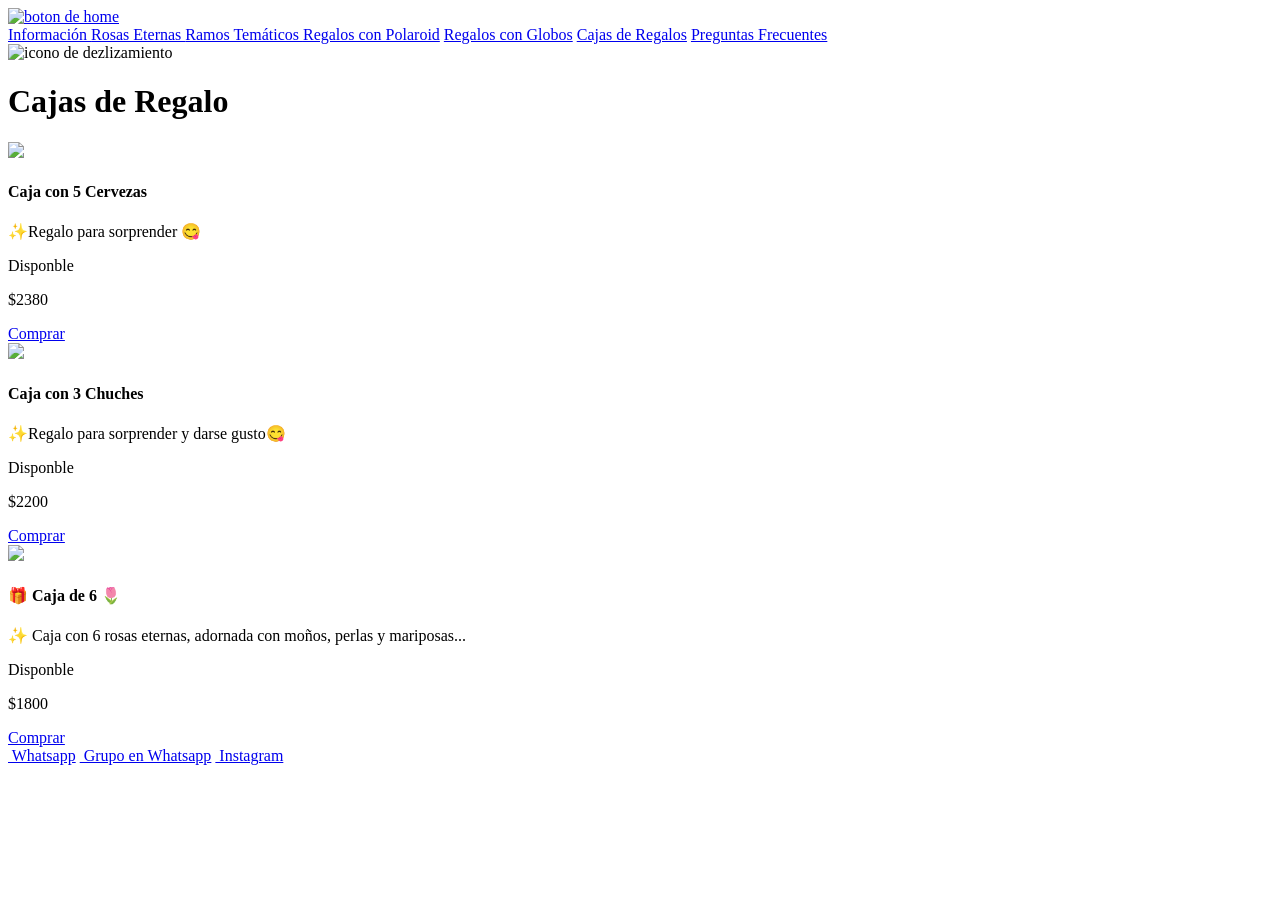
==== cajas_regalo.html @ abd45df8 "Add files via upload" ====
<!DOCTYPE html>
<html lang="en">
<head>
    <meta charset="UTF-8">
    <meta name="viewport" content="width=device-width, initial-scale=1.0">
    <meta http-equiv="X-UA-Compatible" content="ie=edge">
    <title>rok gifts</title>
    <link rel="stylesheet" href="css/normalize.css">
    <link rel="stylesheet" href="css/skeleton.css">
    <link rel="stylesheet" href="css/custom.css">
</head>
<body>
<header id="header" class="header">
    
</header>


    <div class="landing"> <!--aqui va la foto principal--></div>
    <a href="/index.html" class="enlace"><img src="/img/home.png" class="homeButton" alt="boton de home" width="30px"></a>
    <div class="nav"> <!--esta es la zona en la q pongo las secciones-->
        <div class=" nav nav_bg"> <!--falta aqui el css y cambiar el background morado q tiene-->

            <nav class="nav nav_botones">
                 <a class="link1" href="/informacion.html">Información           </a>
                 <a class="link1" href="/ramos_eternos.html">Rosas Eternas        </a>
                 <a class="link1" href="/ramos_tematicos.html">Ramos Temáticos      </a>
                 <a class="link1" href="/regalos_polaroid.html">Regalos con Polaroid</a>
                 <a class="link1" href="/Regalos_globos.html">Regalos con Globos</a>
                 <a class="link1" href="/cajas_regalo.html">Cajas de Regalos</a>
                 <a class="link1" href="/faq.html">Preguntas Frecuentes</a>
            </nav>
         <img class="desliza" src="img/flecha.png" alt="icono de dezlizamiento" width="30px">
            </div>

    </div>

    <div id="lista-cursos" class="container">
        <h1 id="encabezado" class="encabezado">Cajas de Regalo</h1>
        <div class="row">
            <div class="four columns"> <!--aqui emoiezan  los productos,copiar y pegar esta seccion para poner mas-->
                <div class="card">
                    <img src="img/caja_cerveza.jpg" class="imagen-curso u-full-width">
                    <div class="info-card">
                        <h4 class="precios">Caja con 5 Cervezas</h4>
                        <p class="info">
                            ✨Regalo para sorprender 😋</p>
                        <p class="stock">Disponble</p>
                        
                        <p class="precios">$2380  <span class="u-pull-right "></span></p>
                        <a href="https://wa.me/50420581" class="botonCompra" data-id="1">Comprar</a>
                    </div>
                </div>
                <div class="four columns"> <!--aqui emoiezan  los productos,copiar y pegar esta seccion para poner mas-->
                    <div class="card">
                        <img src="img/caja_chuches.jpg" class="imagen-curso u-full-width">
                        <div class="info-card">
                            <h4 class="precios">Caja con 3 Chuches</h4>
                            <p class="info">
                                ✨Regalo para sorprender y darse gusto😋</p>
                            <p class="stock">Disponble</p>
                            
                            <p class="precios">$2200  <span class="u-pull-right "></span></p>
                            <a href="https://wa.me/50420581" class="botonCompra" data-id="1">Comprar</a>
                        </div>
                    </div> <!--.card-->
                <div class="four columns"> <!--aqui emoiezan  los productos,copiar y pegar esta seccion para poner mas-->
                    <div class="card">
                        <img src="img/caja6.jpg" class="imagen-curso u-full-width">
                        <div class="info-card">
                            <h4 class="precios">🎁 Caja de 6 🌷
                            </h4>
                            <p class="info">
                                ✨ Caja con 6 rosas eternas, adornada con moños, perlas y mariposas... 
</p>
                            <p class="stock">Disponble</p>
                            
                            <p class="precios">$1800  <span class="u-pull-right "></span></p>
                            <a href="https://wa.me/50420581" class="botonCompra" data-id="1">Comprar</a>
                        </div>
                    </div> <!--.card-->
            </div>
            
            </div> <!--.row-->
    </div>  

    <footer id="footer" class="footer">
        <div class="container">
            <div class="row">
                    <div class="four columns">
                            <nav id="principal" class="menu">
                                <a class="enlaces" href="https://wa.me/50420581"><img class="redes" src="/img/whatsap.png" alt="" width="25px"> Whatsapp</a>
                                <a class="enlaces" href="https://chat.whatsapp.com/GPegeDwThTwC1xRwLclQyK"><img class="redes" src="/img/grupo.png" width="25px" alt=""> Grupo en Whatsapp</a>
                                <a class="enlaces" href="https://www.instagram.com/rok_giftss?igsh=YzljYTk1ODg3Zg=="><img class="redes" src="/img/instagram.png" width="25px" alt=""> Instagram</a>
                                <a class="enlace" href="#"></a>
                                <a class="enlace" href="#"></a>
                            </nav>
                    </div>
                    <div class="four columns">
                            <nav id="secundaria" class="menu">
                                <a class="enlace" href="#"></a>
                                <a class="enlace" href="#"></a>
                                <a class="enlace" href="#"></a>
                            </nav>
                    </div>
            </div>
        </div>
    </footer>

    <script src="js/app.js"></script>


    
</body>
</html>
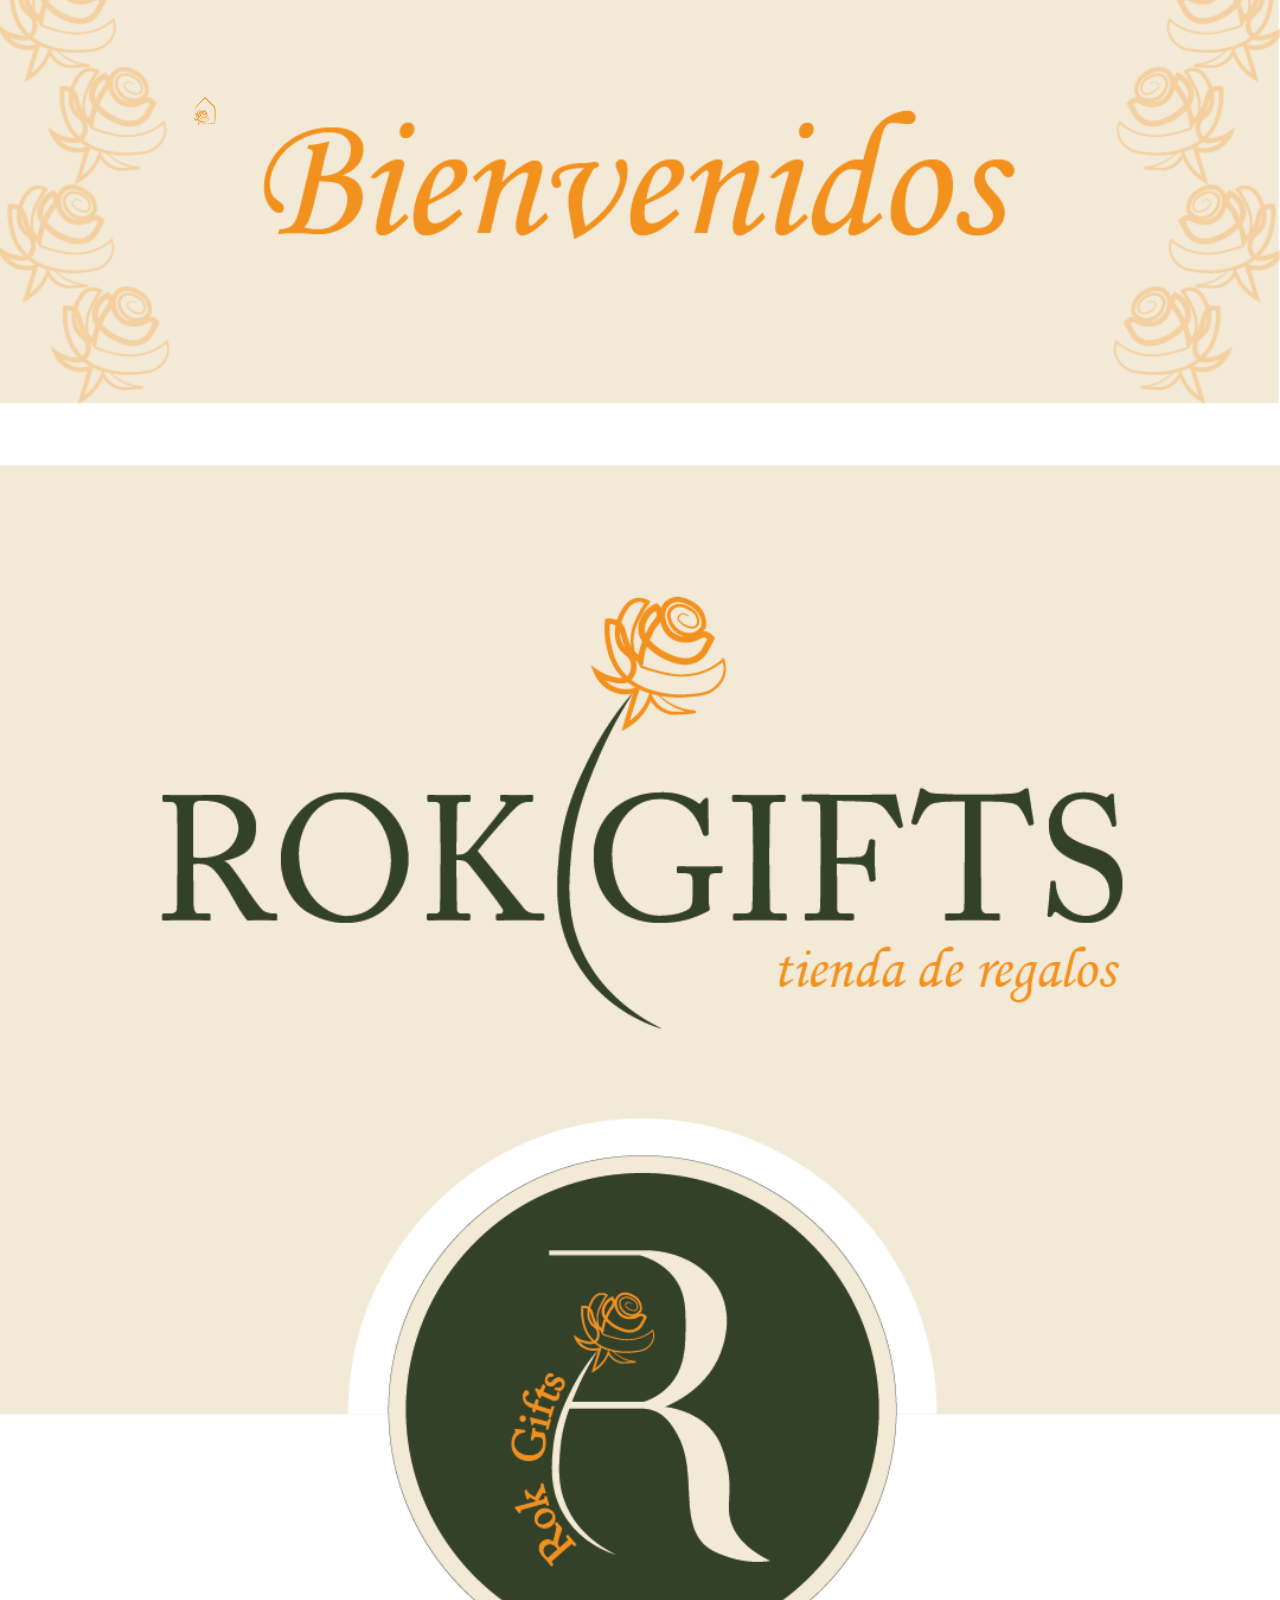
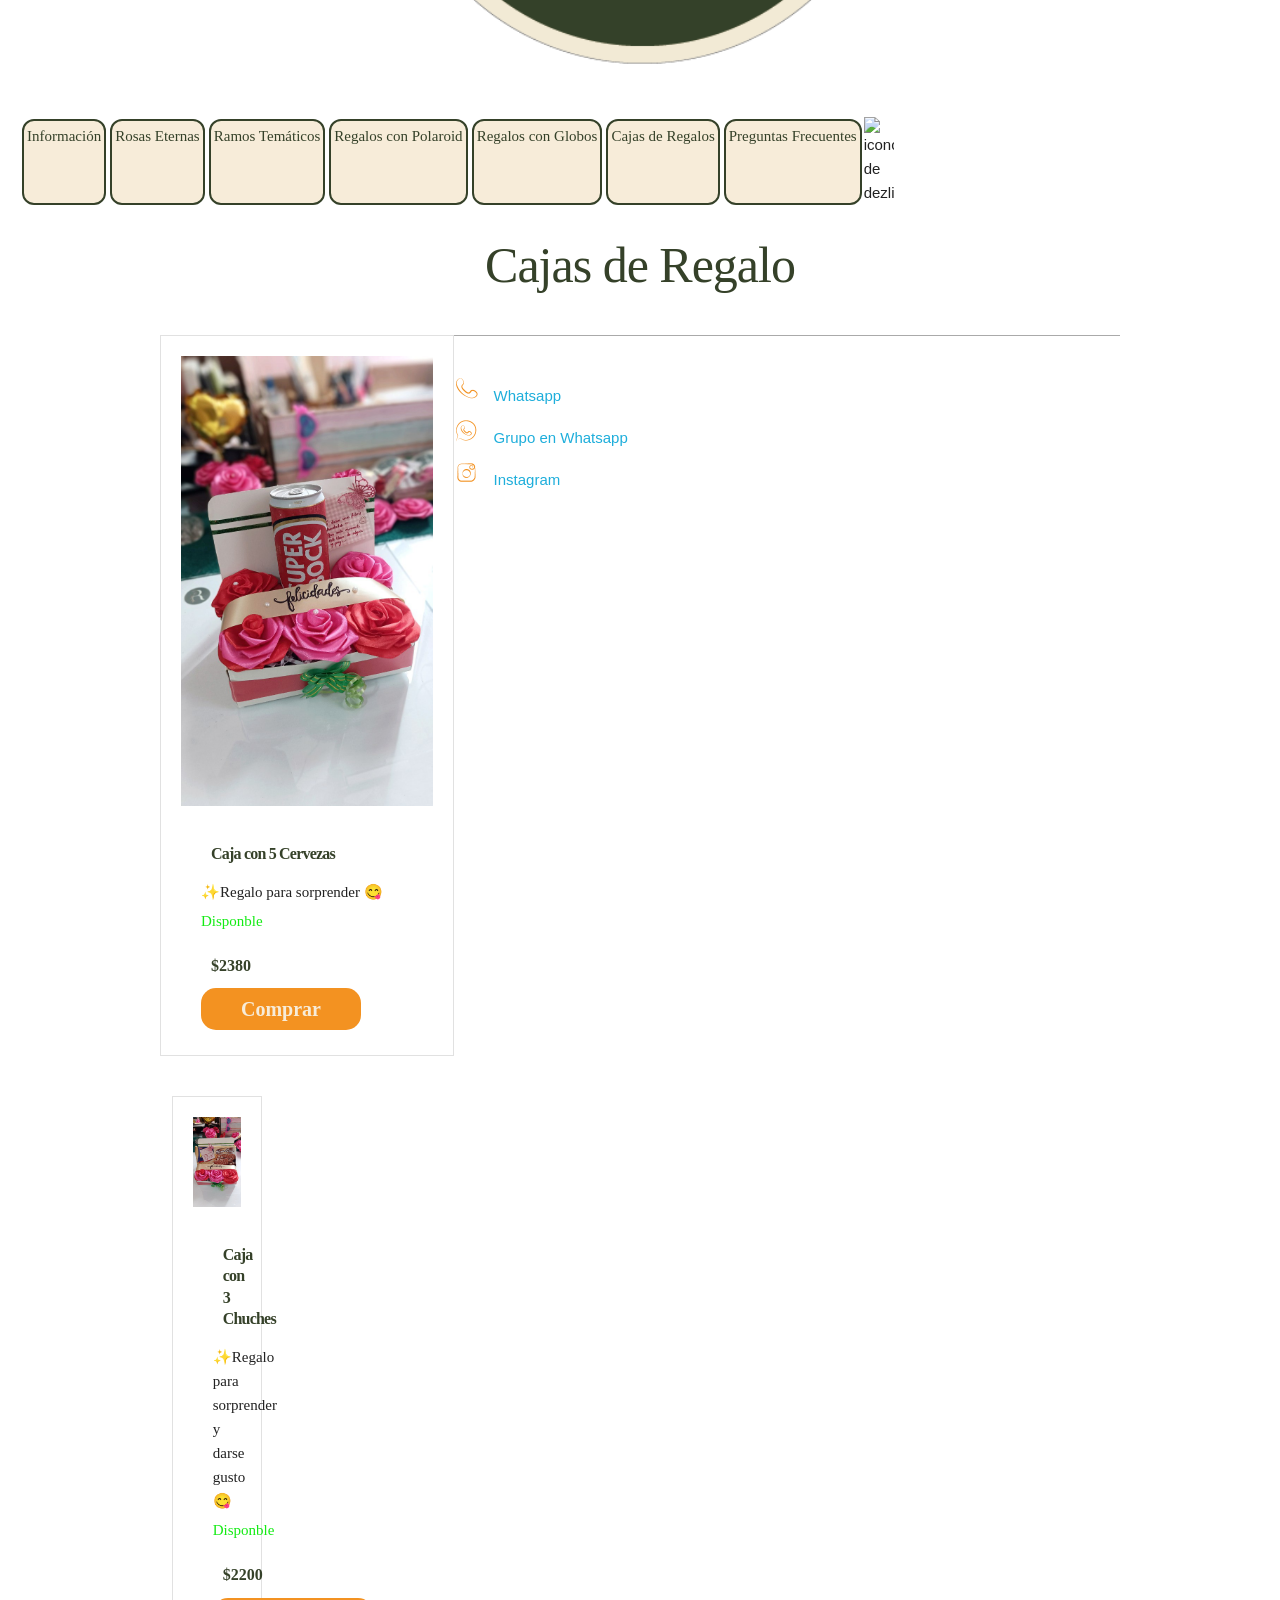
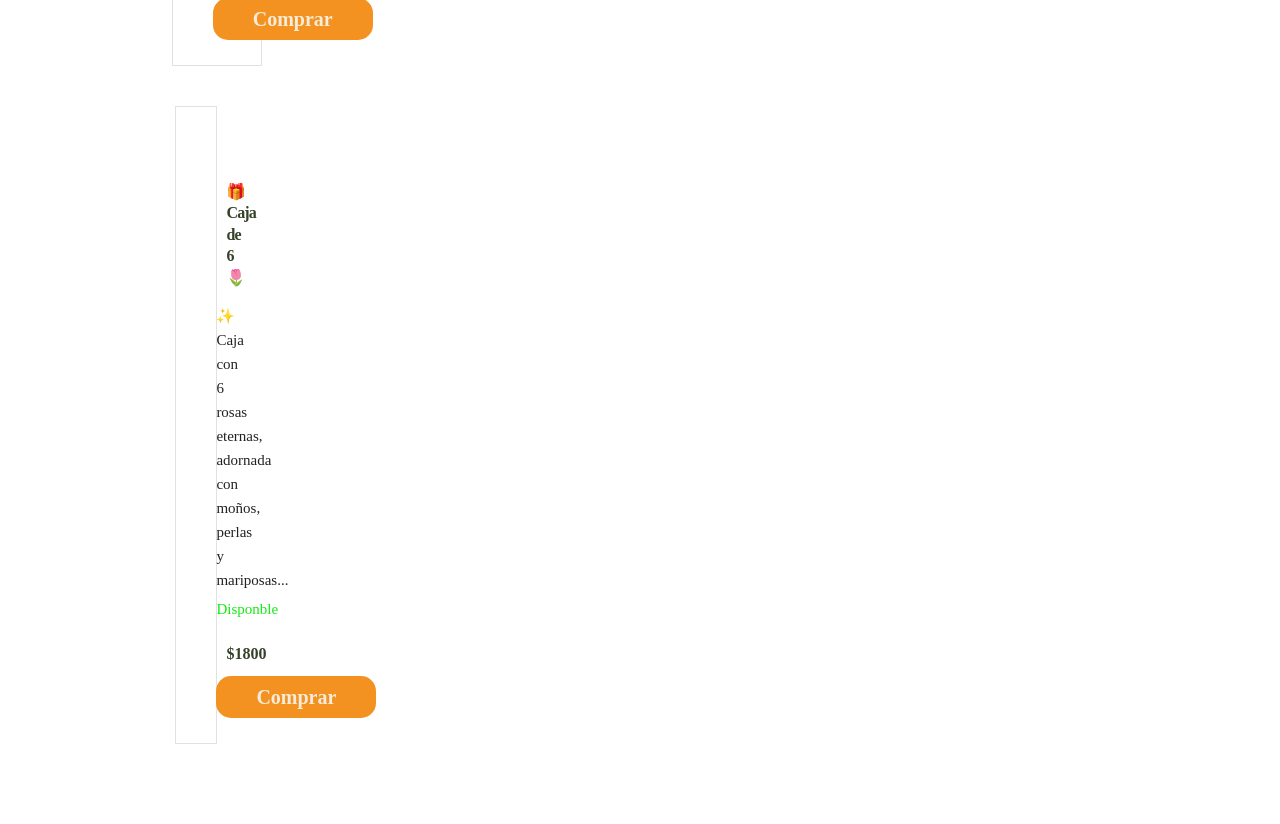
==== commit 85b9ada5: "Add files via upload" ====
--- a/cajas_regalo.html
+++ b/cajas_regalo.html
@@ -16,18 +16,18 @@
 
 
     <div class="landing"> <!--aqui va la foto principal--></div>
-    <a href="/index.html" class="enlace"><img src="/img/home.png" class="homeButton" alt="boton de home" width="30px"></a>
+    <a href="index.html" class="enlace"><img src="img/home.png" class="homeButton" alt="boton de home" width="30px"></a>
     <div class="nav"> <!--esta es la zona en la q pongo las secciones-->
         <div class=" nav nav_bg"> <!--falta aqui el css y cambiar el background morado q tiene-->
 
             <nav class="nav nav_botones">
-                 <a class="link1" href="/informacion.html">Información           </a>
-                 <a class="link1" href="/ramos_eternos.html">Rosas Eternas        </a>
-                 <a class="link1" href="/ramos_tematicos.html">Ramos Temáticos      </a>
-                 <a class="link1" href="/regalos_polaroid.html">Regalos con Polaroid</a>
-                 <a class="link1" href="/Regalos_globos.html">Regalos con Globos</a>
-                 <a class="link1" href="/cajas_regalo.html">Cajas de Regalos</a>
-                 <a class="link1" href="/faq.html">Preguntas Frecuentes</a>
+                 <a class="link1" href="informacion.html">Información           </a>
+                 <a class="link1" href="ramos_eternos.html">Rosas Eternas        </a>
+                 <a class="link1" href="ramos_tematicos.html">Ramos Temáticos      </a>
+                 <a class="link1" href="regalos_polaroid.html">Regalos con Polaroid</a>
+                 <a class="link1" href="Regalos_globos.html">Regalos con Globos</a>
+                 <a class="link1" href="cajas_regalo.html">Cajas de Regalos</a>
+                 <a class="link1" href="faq.html">Preguntas Frecuentes</a>
             </nav>
          <img class="desliza" src="img/flecha.png" alt="icono de dezlizamiento" width="30px">
             </div>
@@ -88,9 +88,9 @@
             <div class="row">
                     <div class="four columns">
                             <nav id="principal" class="menu">
-                                <a class="enlaces" href="https://wa.me/50420581"><img class="redes" src="/img/whatsap.png" alt="" width="25px"> Whatsapp</a>
-                                <a class="enlaces" href="https://chat.whatsapp.com/GPegeDwThTwC1xRwLclQyK"><img class="redes" src="/img/grupo.png" width="25px" alt=""> Grupo en Whatsapp</a>
-                                <a class="enlaces" href="https://www.instagram.com/rok_giftss?igsh=YzljYTk1ODg3Zg=="><img class="redes" src="/img/instagram.png" width="25px" alt=""> Instagram</a>
+                                <a class="enlaces" href="https://wa.me/50420581"><img class="redes" src="img/whatsap.png" alt="" width="25px"> Whatsapp</a>
+                                <a class="enlaces" href="https://chat.whatsapp.com/GPegeDwThTwC1xRwLclQyK"><img class="redes" src="img/grupo.png" width="25px" alt=""> Grupo en Whatsapp</a>
+                                <a class="enlaces" href="https://www.instagram.com/rok_giftss?igsh=YzljYTk1ODg3Zg=="><img class="redes" src="img/instagram.png" width="25px" alt=""> Instagram</a>
                                 <a class="enlace" href="#"></a>
                                 <a class="enlace" href="#"></a>
                             </nav>
--- a/css/skeleton.css
+++ b/css/skeleton.css
@@ -0,0 +1,418 @@
+/*
+* Skeleton V2.0.4
+* Copyright 2014, Dave Gamache
+* www.getskeleton.com
+* Free to use under the MIT license.
+* http://www.opensource.org/licenses/mit-license.php
+* 12/29/2014
+*/
+
+
+/* Table of contents
+––––––––––––––––––––––––––––––––––––––––––––––––––
+- Grid
+- Base Styles
+- Typography
+- Links
+- Buttons
+- Forms
+- Lists
+- Code
+- Tables
+- Spacing
+- Utilities
+- Clearing
+- Media Queries
+*/
+
+
+/* Grid
+–––––––––––––––––––––––––––––––––––––––––––––––––– */
+.container {
+  position: relative;
+  width: 100%;
+  max-width: 960px;
+  margin: 0 auto;
+  padding: 0 20px;
+  box-sizing: border-box; }
+.column,
+.columns {
+  width: 100%;
+  float: left;
+  box-sizing: border-box; }
+
+/* For devices larger than 400px */
+@media (min-width: 400px) {
+  .container {
+    width: 85%;
+    padding: 0; }
+}
+
+/* For devices larger than 550px */
+@media (min-width: 550px) {
+  .container {
+    width: 80%; }
+  .column,
+  .columns {
+    margin-left: 4%; }
+  .column:first-child,
+  .columns:first-child {
+    margin-left: 0; }
+
+  .one.column,
+  .one.columns                    { width: 4.66666666667%; }
+  .two.columns                    { width: 13.3333333333%; }
+  .three.columns                  { width: 22%;            }
+  .four.columns                   { width: 30.6666666667%; }
+  .five.columns                   { width: 39.3333333333%; }
+  .six.columns                    { width: 48%;            }
+  .seven.columns                  { width: 56.6666666667%; }
+  .eight.columns                  { width: 65.3333333333%; }
+  .nine.columns                   { width: 74.0%;          }
+  .ten.columns                    { width: 82.6666666667%; }
+  .eleven.columns                 { width: 91.3333333333%; }
+  .twelve.columns                 { width: 100%; margin-left: 0; }
+
+  .one-third.column               { width: 30.6666666667%; }
+  .two-thirds.column              { width: 65.3333333333%; }
+
+  .one-half.column                { width: 48%; }
+
+  /* Offsets */
+  .offset-by-one.column,
+  .offset-by-one.columns          { margin-left: 8.66666666667%; }
+  .offset-by-two.column,
+  .offset-by-two.columns          { margin-left: 17.3333333333%; }
+  .offset-by-three.column,
+  .offset-by-three.columns        { margin-left: 26%;            }
+  .offset-by-four.column,
+  .offset-by-four.columns         { margin-left: 34.6666666667%; }
+  .offset-by-five.column,
+  .offset-by-five.columns         { margin-left: 43.3333333333%; }
+  .offset-by-six.column,
+  .offset-by-six.columns          { margin-left: 52%;            }
+  .offset-by-seven.column,
+  .offset-by-seven.columns        { margin-left: 60.6666666667%; }
+  .offset-by-eight.column,
+  .offset-by-eight.columns        { margin-left: 69.3333333333%; }
+  .offset-by-nine.column,
+  .offset-by-nine.columns         { margin-left: 78.0%;          }
+  .offset-by-ten.column,
+  .offset-by-ten.columns          { margin-left: 86.6666666667%; }
+  .offset-by-eleven.column,
+  .offset-by-eleven.columns       { margin-left: 95.3333333333%; }
+
+  .offset-by-one-third.column,
+  .offset-by-one-third.columns    { margin-left: 34.6666666667%; }
+  .offset-by-two-thirds.column,
+  .offset-by-two-thirds.columns   { margin-left: 69.3333333333%; }
+
+  .offset-by-one-half.column,
+  .offset-by-one-half.columns     { margin-left: 52%; }
+
+}
+
+
+/* Base Styles
+–––––––––––––––––––––––––––––––––––––––––––––––––– */
+/* NOTE
+html is set to 62.5% so that all the REM measurements throughout Skeleton
+are based on 10px sizing. So basically 1.5rem = 15px :) */
+html {
+  font-size: 62.5%; }
+body {
+  font-size: 1.5em; /* currently ems cause chrome bug misinterpreting rems on body element */
+  line-height: 1.6;
+  font-weight: 400;
+  font-family: "Raleway", "HelveticaNeue", "Helvetica Neue", Helvetica, Arial, sans-serif;
+  color: #222; }
+
+
+/* Typography
+–––––––––––––––––––––––––––––––––––––––––––––––––– */
+h1, h2, h3, h4, h5, h6 {
+  margin-top: 0;
+  margin-bottom: 2rem;
+  font-weight: 300; }
+h1 { font-size: 4.0rem; line-height: 1.2;  letter-spacing: -.1rem;}
+h2 { font-size: 3.6rem; line-height: 1.25; letter-spacing: -.1rem; }
+h3 { font-size: 3.0rem; line-height: 1.3;  letter-spacing: -.1rem; }
+h4 { font-size: 2.4rem; line-height: 1.35; letter-spacing: -.08rem; }
+h5 { font-size: 1.8rem; line-height: 1.5;  letter-spacing: -.05rem; }
+h6 { font-size: 1.5rem; line-height: 1.6;  letter-spacing: 0; }
+
+/* Larger than phablet */
+@media (min-width: 550px) {
+  h1 { font-size: 5.0rem; }
+  h2 { font-size: 4.2rem; }
+  h3 { font-size: 3.6rem; }
+  h4 { font-size: 3.0rem; }
+  h5 { font-size: 2.4rem; }
+  h6 { font-size: 1.5rem; }
+}
+
+p {
+  margin-top: 0; }
+
+
+/* Links
+–––––––––––––––––––––––––––––––––––––––––––––––––– */
+a {
+  color: #1EAEDB; }
+a:hover {
+  color: #0FA0CE; }
+
+
+/* Buttons
+–––––––––––––––––––––––––––––––––––––––––––––––––– */
+.button,
+button,
+input[type="submit"],
+input[type="reset"],
+input[type="button"] {
+  display: inline-block;
+  height: 38px;
+  padding: 0 30px;
+  color: #555;
+  text-align: center;
+  font-size: 11px;
+  font-weight: 600;
+  line-height: 38px;
+  letter-spacing: .1rem;
+  text-transform: uppercase;
+  text-decoration: none;
+  white-space: nowrap;
+  background-color: transparent;
+  border-radius: 4px;
+  border: 1px solid #bbb;
+  cursor: pointer;
+  box-sizing: border-box; }
+.button:hover,
+button:hover,
+input[type="submit"]:hover,
+input[type="reset"]:hover,
+input[type="button"]:hover,
+.button:focus,
+button:focus,
+input[type="submit"]:focus,
+input[type="reset"]:focus,
+input[type="button"]:focus {
+  color: #333;
+  border-color: #888;
+  outline: 0; }
+.button.button-primary,
+button.button-primary,
+input[type="submit"].button-primary,
+input[type="reset"].button-primary,
+input[type="button"].button-primary {
+  color: #FFF;
+  background-color: #33C3F0;
+  border-color: #33C3F0; }
+.button.button-primary:hover,
+button.button-primary:hover,
+input[type="submit"].button-primary:hover,
+input[type="reset"].button-primary:hover,
+input[type="button"].button-primary:hover,
+.button.button-primary:focus,
+button.button-primary:focus,
+input[type="submit"].button-primary:focus,
+input[type="reset"].button-primary:focus,
+input[type="button"].button-primary:focus {
+  color: #FFF;
+  background-color: #1EAEDB;
+  border-color: #1EAEDB; }
+
+
+/* Forms
+–––––––––––––––––––––––––––––––––––––––––––––––––– */
+input[type="email"],
+input[type="number"],
+input[type="search"],
+input[type="text"],
+input[type="tel"],
+input[type="url"],
+input[type="password"],
+textarea,
+select {
+  height: 38px;
+  padding: 6px 10px; /* The 6px vertically centers text on FF, ignored by Webkit */
+  background-color: #fff;
+  border: 1px solid #D1D1D1;
+  border-radius: 4px;
+  box-shadow: none;
+  box-sizing: border-box; }
+/* Removes awkward default styles on some inputs for iOS */
+input[type="email"],
+input[type="number"],
+input[type="search"],
+input[type="text"],
+input[type="tel"],
+input[type="url"],
+input[type="password"],
+textarea {
+  -webkit-appearance: none;
+     -moz-appearance: none;
+          appearance: none; }
+textarea {
+  min-height: 65px;
+  padding-top: 6px;
+  padding-bottom: 6px; }
+input[type="email"]:focus,
+input[type="number"]:focus,
+input[type="search"]:focus,
+input[type="text"]:focus,
+input[type="tel"]:focus,
+input[type="url"]:focus,
+input[type="password"]:focus,
+textarea:focus,
+select:focus {
+  border: 1px solid #33C3F0;
+  outline: 0; }
+label,
+legend {
+  display: block;
+  margin-bottom: .5rem;
+  font-weight: 600; }
+fieldset {
+  padding: 0;
+  border-width: 0; }
+input[type="checkbox"],
+input[type="radio"] {
+  display: inline; }
+label > .label-body {
+  display: inline-block;
+  margin-left: .5rem;
+  font-weight: normal; }
+
+
+/* Lists
+–––––––––––––––––––––––––––––––––––––––––––––––––– */
+ul {
+  list-style: circle inside; }
+ol {
+  list-style: decimal inside; }
+ol, ul {
+  padding-left: 0;
+  margin-top: 0; }
+ul ul,
+ul ol,
+ol ol,
+ol ul {
+  margin: 1.5rem 0 1.5rem 3rem;
+  font-size: 90%; }
+li {
+  margin-bottom: 1rem; }
+
+
+/* Code
+–––––––––––––––––––––––––––––––––––––––––––––––––– */
+code {
+  padding: .2rem .5rem;
+  margin: 0 .2rem;
+  font-size: 90%;
+  white-space: nowrap;
+  background: #F1F1F1;
+  border: 1px solid #E1E1E1;
+  border-radius: 4px; }
+pre > code {
+  display: block;
+  padding: 1rem 1.5rem;
+  white-space: pre; }
+
+
+/* Tables
+–––––––––––––––––––––––––––––––––––––––––––––––––– */
+th,
+td {
+  padding: 12px 15px;
+  text-align: left;
+  border-bottom: 1px solid #E1E1E1; }
+th:first-child,
+td:first-child {
+  padding-left: 0; }
+th:last-child,
+td:last-child {
+  padding-right: 0; }
+
+
+/* Spacing
+–––––––––––––––––––––––––––––––––––––––––––––––––– */
+button,
+.button {
+  margin-bottom: 1rem; }
+input,
+textarea,
+select,
+fieldset {
+  margin-bottom: 1.5rem; }
+pre,
+blockquote,
+dl,
+figure,
+table,
+p,
+ul,
+ol,
+form {
+  margin-bottom: 2.5rem; }
+
+
+/* Utilities
+–––––––––––––––––––––––––––––––––––––––––––––––––– */
+.u-full-width {
+  width: 100%;
+  box-sizing: border-box; }
+.u-max-full-width {
+  max-width: 100%;
+  box-sizing: border-box; }
+.u-pull-right {
+  float: right; }
+.u-pull-left {
+  float: left; }
+
+
+/* Misc
+–––––––––––––––––––––––––––––––––––––––––––––––––– */
+hr {
+  margin-top: 3rem;
+  margin-bottom: 3.5rem;
+  border-width: 0;
+  border-top: 1px solid #E1E1E1; }
+
+
+/* Clearing
+–––––––––––––––––––––––––––––––––––––––––––––––––– */
+
+/* Self Clearing Goodness */
+.container:after,
+.row:after,
+.u-cf {
+  content: "";
+  display: table;
+  clear: both; }
+
+
+/* Media Queries
+–––––––––––––––––––––––––––––––––––––––––––––––––– */
+/*
+Note: The best way to structure the use of media queries is to create the queries
+near the relevant code. For example, if you wanted to change the styles for buttons
+on small devices, paste the mobile query code up in the buttons section and style it
+there.
+*/
+
+
+/* Larger than mobile */
+@media (min-width: 400px) {}
+
+/* Larger than phablet (also point when grid becomes active) */
+@media (min-width: 550px) {}
+
+/* Larger than tablet */
+@media (min-width: 750px) {}
+
+/* Larger than desktop */
+@media (min-width: 1000px) {}
+
+/* Larger than Desktop HD */
+@media (min-width: 1200px) {}
--- a/css/custom.css
+++ b/css/custom.css
@@ -0,0 +1,436 @@
+html {
+    font-size: 62.5%;
+}
+body {
+    background-color: #f5f3f3
+}
+h1 {
+    text-align: center;
+}
+h2 {
+    font-size: 3rem;
+}
+h4 {
+    font-size: 16px;
+    font-weight: 700;
+}
+header {
+    padding: 20px 0 0 0;
+    background: white;
+    text-align: center;
+}
+@media (min-width: 750px) {
+    header {
+        text-align: left;
+    }
+}
+.borrar-curso {
+    background-color: red;
+    border-radius: 50%;
+    padding: 5px 10px;
+    text-decoration: none;
+    color: white;
+    font-weight: bold;
+}
+
+ul {
+    list-style: none;
+}
+#hero {
+    background-image:url(../img/hero.jpg);
+    height: 350px;
+    background-size: cover;
+}
+#encabezado {
+    margin: 30px 0;
+}
+.submenu {
+    position: relative;
+}
+
+.submenu #carrito{
+    display: none;
+}
+.submenu:hover #carrito{
+    display: block;
+    position: absolute;
+    right:0;
+
+    top:100%;
+    z-index: 1;
+    background-color: white;
+    padding: 20px;
+    min-height: 400px;
+    min-width: 300px;
+}
+.vacio {
+    padding: 10px;
+    background-color: crimson;
+    text-align: center;
+    border-radius: 10px;
+    color: white;
+}
+.contenido-hero {
+    margin-top: 80px;
+    color: white;
+}
+.contenido-hero form {
+    position: relative;
+    margin-bottom: 0;
+}
+.contenido-hero form #buscador {
+    height: 50px;
+    margin-bottom: 0;
+}
+.contenido-hero form .submit-buscador {
+    position: absolute;
+    right:0;
+    top:0;
+    height: 100%;
+    padding: 0;
+    display: block;
+    text-indent: -9999px;
+    width: 50px;
+    background-image: url(../img/lupa.png);
+    background-position: right center;
+    background-repeat: no-repeat;
+    border:none;
+}
+
+
+.barra {
+    padding: 20px 0;
+    background: #741d51; /* Old browsers */
+    background: -moz-linear-gradient(left, #741d51 0%, #e44e52 100%); /* FF3.6-15 */
+    background: -webkit-linear-gradient(left, #741d51 0%,#e44e52 100%); /* Chrome10-25,Safari5.1-6 */
+    background: linear-gradient(to right, #741d51 0%,#e44e52 100%); /* W3C, IE10+, FF16+, Chrome26+, Opera12+, Safari7+ */
+    filter: progid:DXImageTransform.Microsoft.gradient( startColorstr='#741d51', endColorstr='#e44e52',GradientType=1 ); /* IE6-9 */
+}
+
+.barra p {
+    margin:0;
+    color: white;
+}
+.icono {
+    background-repeat: no-repeat;
+    background-position: left center;
+    padding-left: 60px;
+    background-size: 30px;
+    margin-bottom: 40px;
+    text-align: center;
+}
+@media (min-width: 750px) {
+    .icono {
+        margin-bottom:0;
+    }
+}
+.icono1 {
+    background-image: url(../img/icono1.png);
+}
+.icono2 {
+    background-image: url(../img/icono2.png);
+}
+.icono3 {
+    background-image: url(../img/icono3.png);
+}
+
+#lista-cursos .row {
+    margin-bottom:20px;
+}
+.agregar-carrito {
+    margin:10px 0;
+}
+
+.card {
+    text-align: center;
+    border: 1px solid #e1e1e1;
+    background: white;
+}
+@media (min-width: 550px) {
+    .card {
+        text-align: left;
+    }
+}
+.info-card  {
+    padding: 10px 20px;
+}
+
+.info-card p, 
+.card h4 {
+    margin-bottom: 5px;
+}
+.info-card .precio {
+    text-decoration: line-through;
+    font-size: 18px;
+    margin-top: 10px;
+}
+.info-card .precio span {
+    font-weight: 700;
+    font-size: 22px;
+}
+
+
+.footer {
+    margin-top: 40px;
+    border-top:1px solid #aaa;;
+    padding-top: 40px;   
+}
+.footer .menu a{
+display: block;
+margin-bottom: 10px;
+text-decoration: none;
+}
+
+
+
+/**********************************************************************/
+/**************************MIS AJUSTES CSS****************************/
+/*********************************************************************/
+
+
+.nav_bg{
+    /*display: grid;
+    grid-template-columns: repeat(2,1fr);
+    gap: 20px;
+    justify-content: space-around; */
+    display: flex;
+   /* padding: 0 10px;
+    max-width: 100%;
+    margin-top: 10px; */
+    background-color:rgba(255, 255, 255, 0.5);
+    padding: 10px 20px;
+    margin-bottom: 0;
+    padding-bottom: 0px;
+}
+.nav_botones{
+    display: flex; /* Mantiene los elementos en fila */
+    overflow-x: auto; /* Habilita el desplazamiento horizontal */
+    white-space: nowrap; /* Evita que los enlaces se envuelvan a la siguiente línea */
+    scrollbar-width: thin; /* Para navegadores Firefox, hace que la barra sea más delgada */
+    scrollbar-color: gray transparent; /* Color de la barra y el fondo de la barra de desplazamiento para Firefox */
+    margin-top: 0px;
+    margin-bottom: 0px;
+    background-color: rgba(255, 255, 255, 0.5);
+}
+/* Para navegadores WebKit (Chrome, Safari) */
+.nav_botones::-webkit-scrollbar {
+    height: 8px; /* Altura de la barra de desplazamiento */
+}
+
+.link1{
+    background-color: rgb(247, 236, 217);
+    border-radius: 1.2rem;
+    color: rgb(53,65 ,41);
+    padding: 10px;
+    text-align: center;
+    border: 2.5px solid rgb(53,65 ,41);
+    text-decoration: none;
+    font-size: 15px;
+    font-weight: 400;
+    font-family: Georgia, 'Times New Roman', Times, serif;
+    margin: 2px;
+    margin-bottom: 0;
+    padding: 3px;
+}
+/* .link1:hover{
+    font-size: 25px;
+    filter: brightness(0.7);
+    transition-delay: 0.1s;
+} */
+/***/
+
+/***/
+.landing{
+    width: 100%;
+    aspect-ratio: 12/16;
+    background-image: url(../img/nuevo.png);
+    background-size: cover;
+    background-repeat: no-repeat;
+    background-position: center;
+    position: relative;
+}
+
+
+.enlace{
+    position: absolute; 
+    top: 96px;
+    left: 190px; 
+
+    
+    
+}
+
+
+.homeButton:hover{
+    width: 40px;
+}
+
+body{
+    background-color: white;
+}
+header{
+    margin: 0;
+    padding: 0;
+}
+
+.botonCompra{
+    background-color: rgb(243, 146, 33);
+    border-radius: 15px;
+    color: rgb(247, 236, 217);
+    padding: 10px 40px;
+    text-align: center;
+    margin-top: 40px;
+    text-decoration: none;
+    font-size: 20px;
+    font-weight: 700;
+    font-family: Georgia, 'Times New Roman', Times, serif;
+    margin-bottom: 20px;
+}
+
+/*subtitulo principal de la pagina*/
+
+.encabezado{
+   color: rgb(53,65 ,41);
+   font-family: Georgia, 'Times New Roman', Times, serif;
+}
+.precios{
+    text-decoration: none;
+    font-weight: 600;
+    font-size: medium;
+    margin-top: 10px;
+    margin-bottom: 20px;
+    color:rgb(53,65 ,41);
+    padding: 10px;
+    font-family: Georgia, 'Times New Roman', Times, serif;
+}
+.stock{
+   color:  rgb(20, 235, 20);
+   font-family: Georgia, 'Times New Roman', Times, serif;
+}
+.card{
+    padding: 20px;
+}
+
+/*propiedades al interactuar en los link*/
+
+
+/*nav que no scrollea*/
+.nav{
+    position: sticky;
+    top: 0; 
+    z-index: 1000; /*para que quede por encima del contenido*/
+    background-color: rgba(255, 255, 255, 0.3);
+}
+
+/*para que se vuelvan fila*/
+.nav {
+    position: sticky; 
+    top: 0;  
+    z-index: 1000; 
+    background-color: rgba(255, 255, 255, 0.3); /* Fondo sólido */
+    
+}
+
+/* .desliza{
+    
+    
+} */
+
+.eslogan1{
+    font-weight: 500;
+    font-size: 2rem;
+    font-family: 'Times New Roman', Times, serif;
+    color: rgb(53,65 ,41);
+    border-bottom: 0.1rem black solid;
+    padding: 1rem;
+}
+.eslogan2{
+    font-weight: 500;
+    font-size: 2.5rem;
+    font-family: 'Times New Roman', Times, serif;
+    color: rgb(53,65 ,41);
+    margin-bottom: 0;
+}
+.eslogan3{
+    font-weight: 500;
+    font-size: 2rem;
+    font-family: 'Times New Roman', Times, serif;
+    color: rgb(53,65 ,41);
+}
+.eslogan4{
+    font-weight: 500;
+    font-size: 2rem;
+    font-family: 'Times New Roman', Times, serif;
+    color: rgb(53,65 ,41);
+}
+.eslogan5{
+    font-weight: 500;
+    font-size: 2rem;
+    font-family: 'Times New Roman', Times, serif;
+    color: rgb(53,65 ,41);
+}
+.menus{
+    display: flex;
+    flex-direction: column;
+
+}
+.total_eslogan{
+    border: 1px rgb(78, 82, 75) solid;
+    padding: 2rem;
+    border-radius: 2rem;
+    
+}
+.containers{
+    margin: 0 auto;
+    margin-left: 1rem;
+    margin-right: 1rem;
+    max-width: 100%;
+  
+}
+.enlaces{
+    margin-bottom: 10px;
+    
+    text-decoration: none;
+    display: inline-flex;
+    align-items: center;
+}
+img.redes{
+    margin-right: 10px;
+}
+.info{
+    font-family: 'Times New Roman', Times, serif;
+}
+.card{
+    
+    margin-bottom: 40px;
+}
+.princip{
+    display: flex; /* Usa flexbox para alinear las imágenes */
+    justify-content: space-between; /* Espacio entre las imágenes */
+    flex-wrap: wrap; /* Permite que las imágenes se ajusten en múltiples filas */
+
+}
+
+.princip img {
+    width: 100%; /* Las imágenes ocuparán el 100% del ancho del contenedor */
+    height: auto; /* Mantiene la proporción de la imagen */
+    max-width: 300px; /* Ajusta este valor según lo necesites */
+}
+.princip .info{
+    font-size:15px;
+}
+.sec1{
+    font-size: 45px;
+    font-weight: 500;
+    font-family: 'Times New Roman', Times, serif;
+}
+.contact img{
+    width: 25px;
+    height: 25px;
+    margin-left: 4rem;
+    
+}
+.pri{
+    color: cadetblue;
+    font-size: 12px;
+}
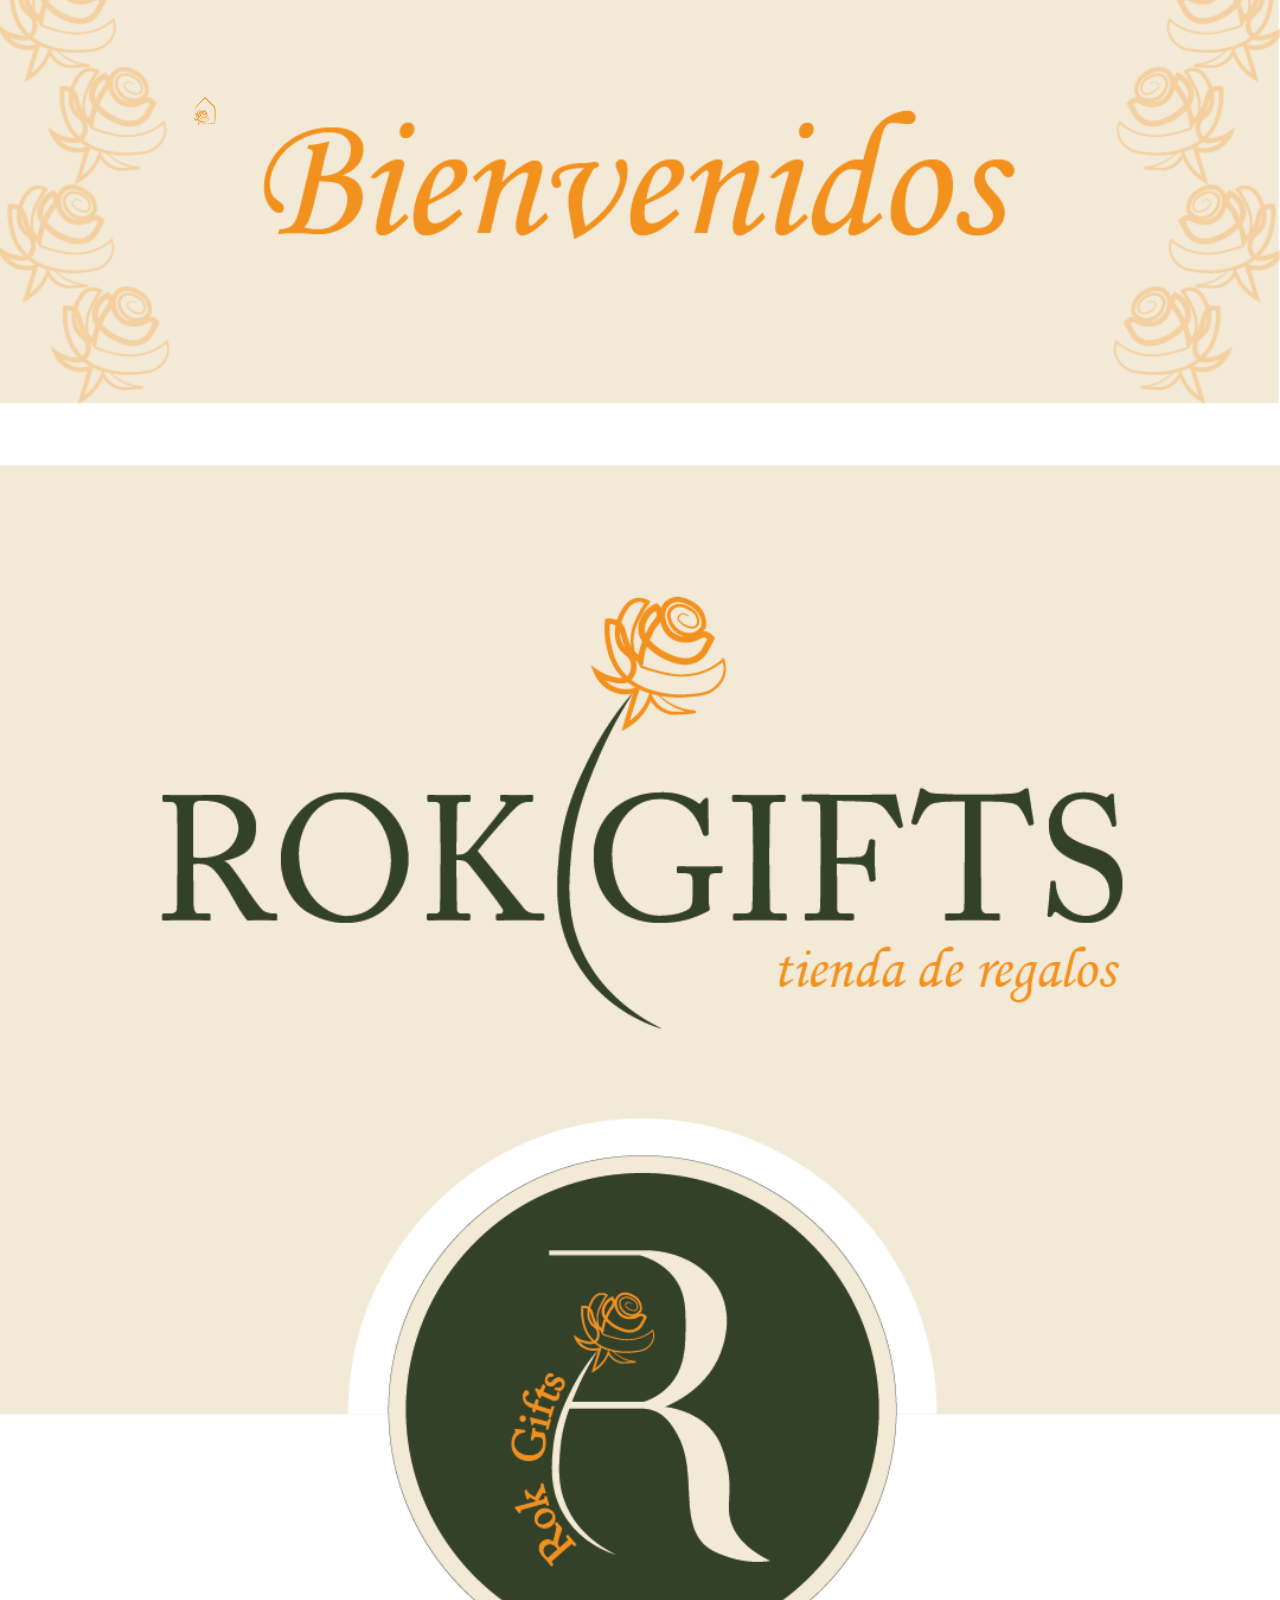
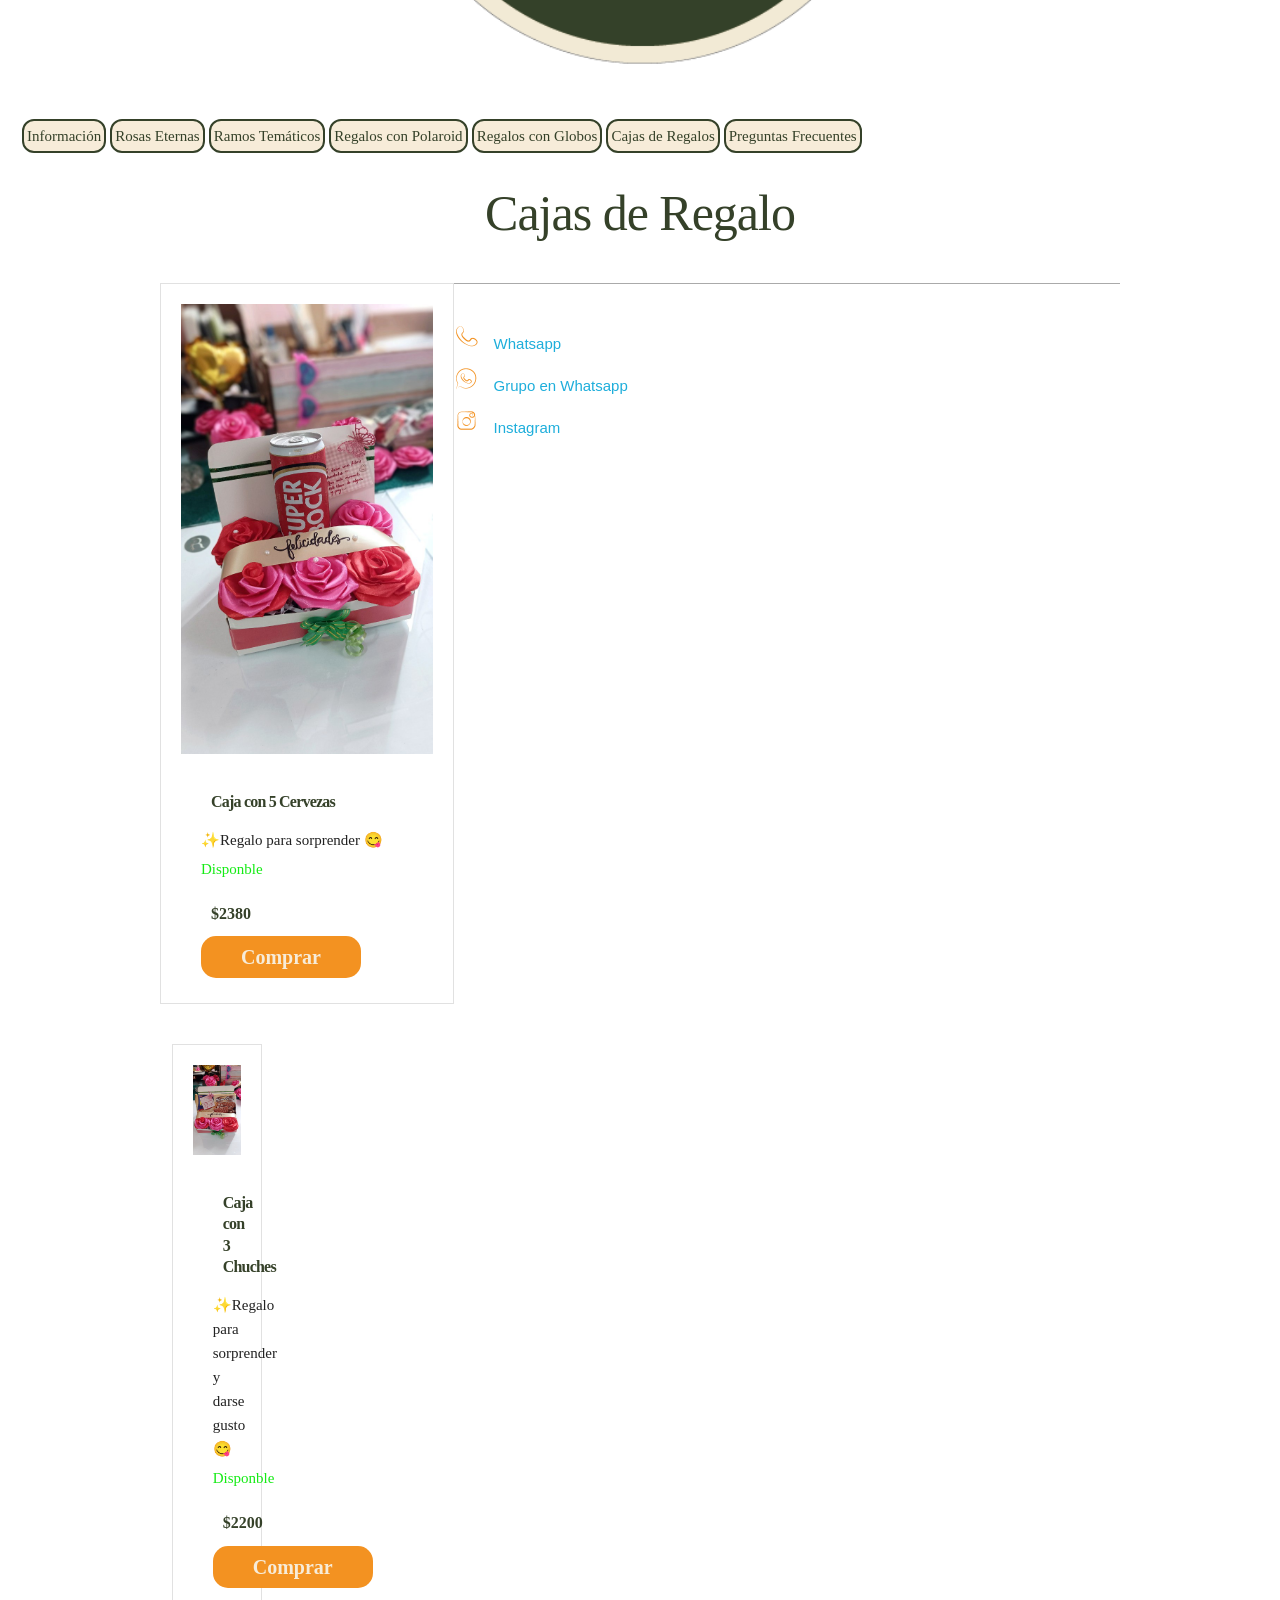
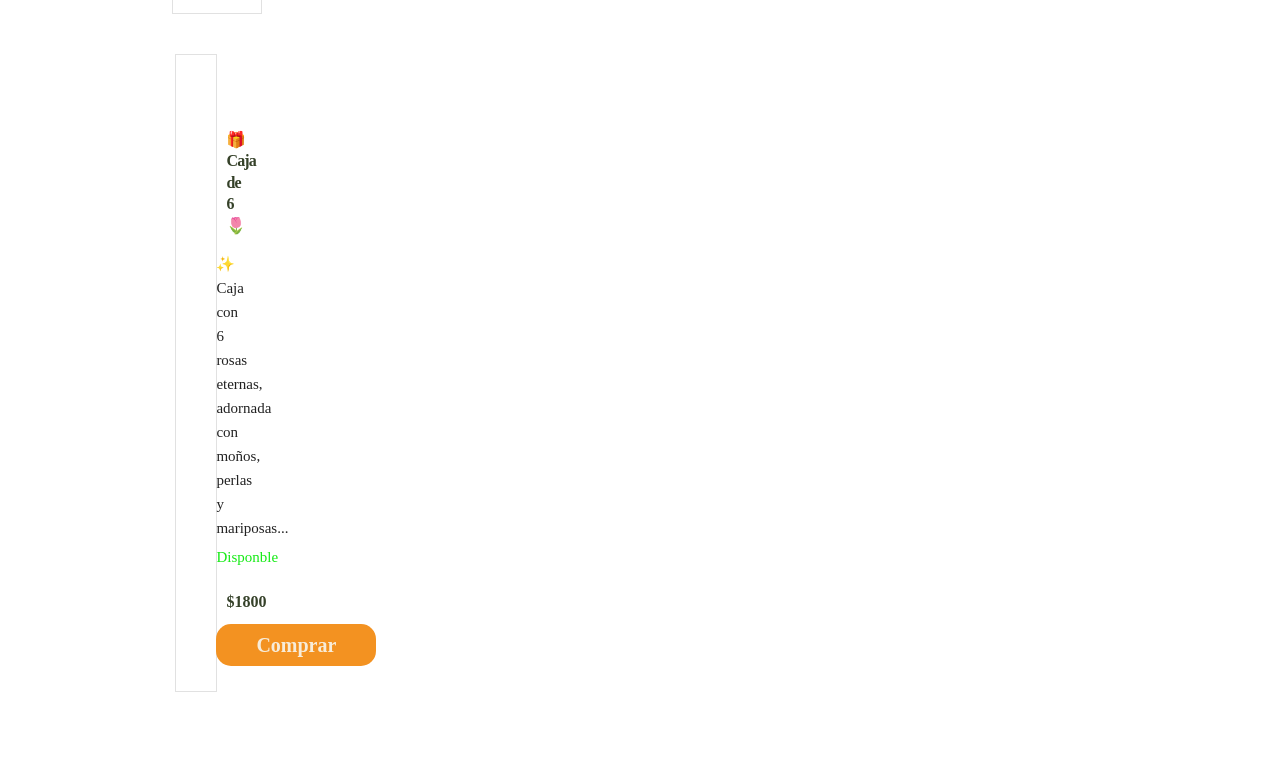
==== commit b5a42a03: "Update cajas_regalo.html" ====
--- a/cajas_regalo.html
+++ b/cajas_regalo.html
@@ -29,7 +29,7 @@
                  <a class="link1" href="cajas_regalo.html">Cajas de Regalos</a>
                  <a class="link1" href="faq.html">Preguntas Frecuentes</a>
             </nav>
-         <img class="desliza" src="img/flecha.png" alt="icono de dezlizamiento" width="30px">
+         
             </div>
 
     </div>
@@ -111,4 +111,4 @@
 
     
 </body>
-</html>+</html>
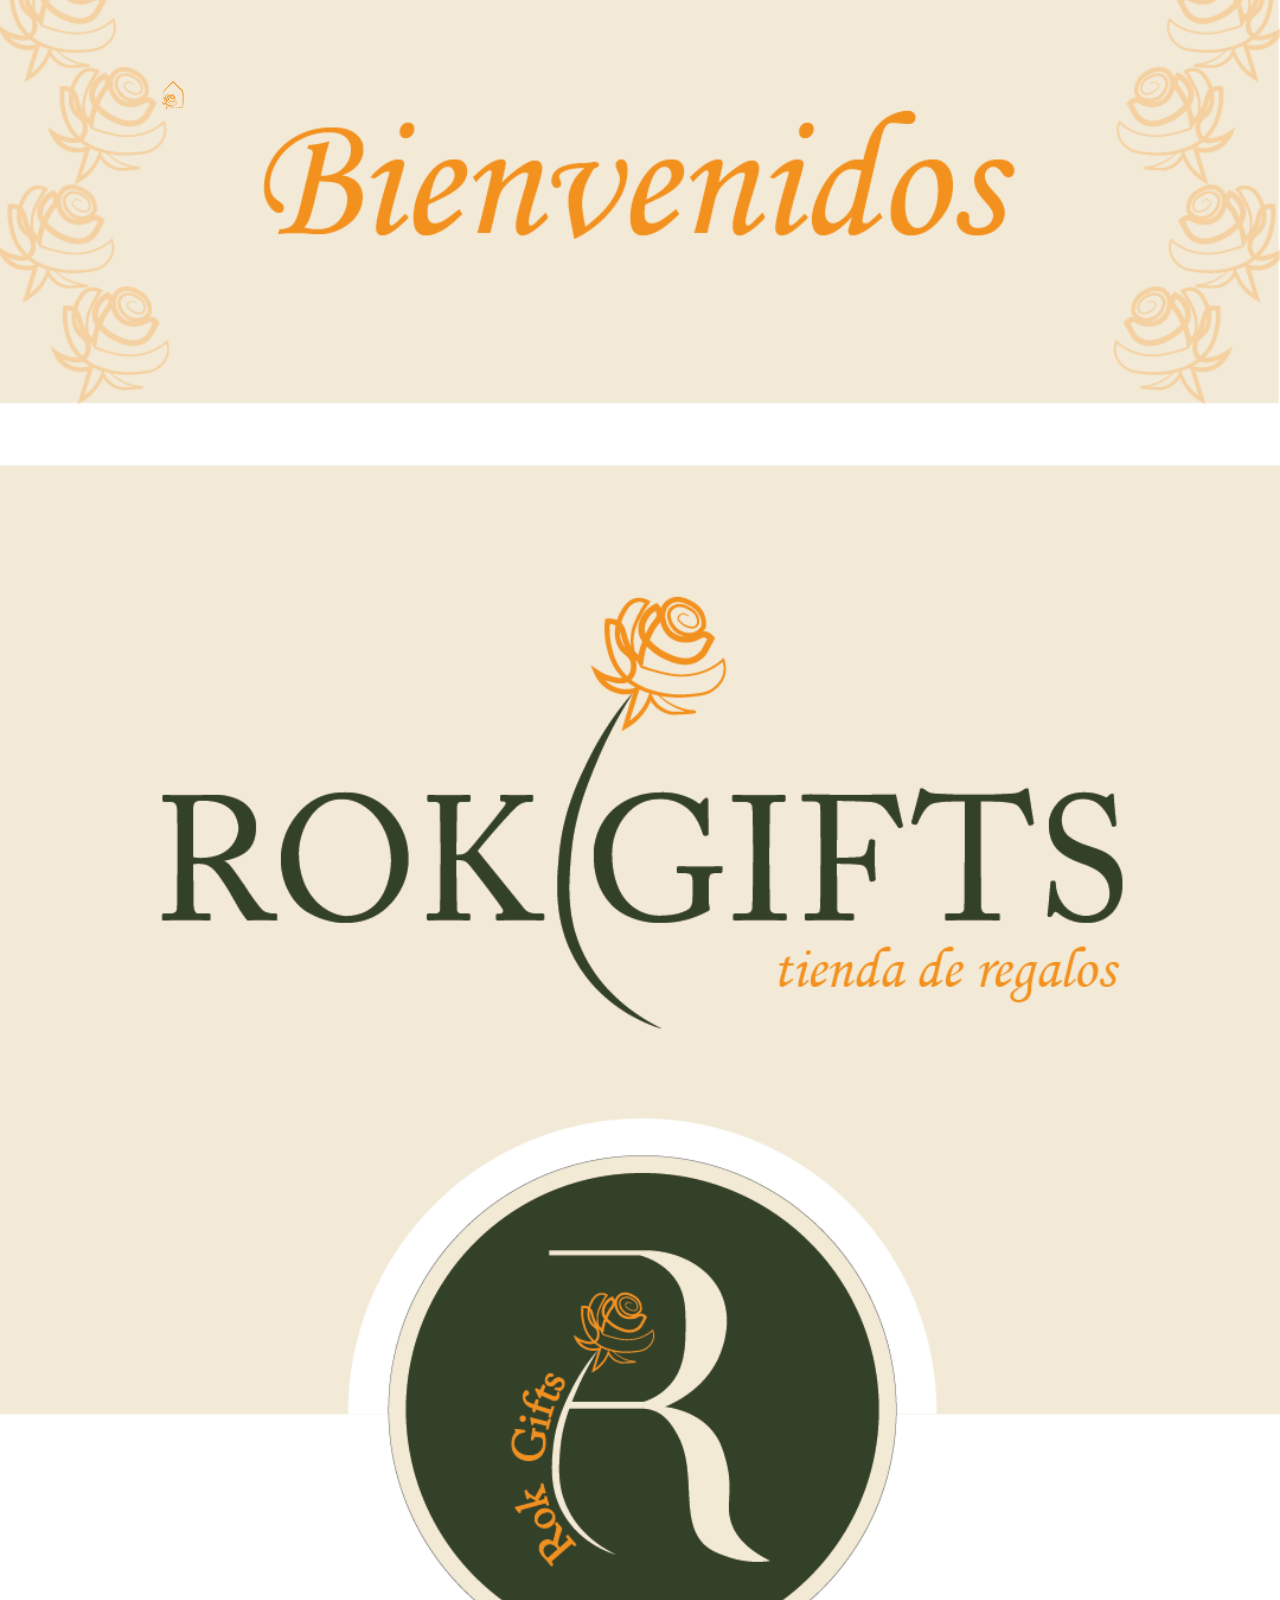
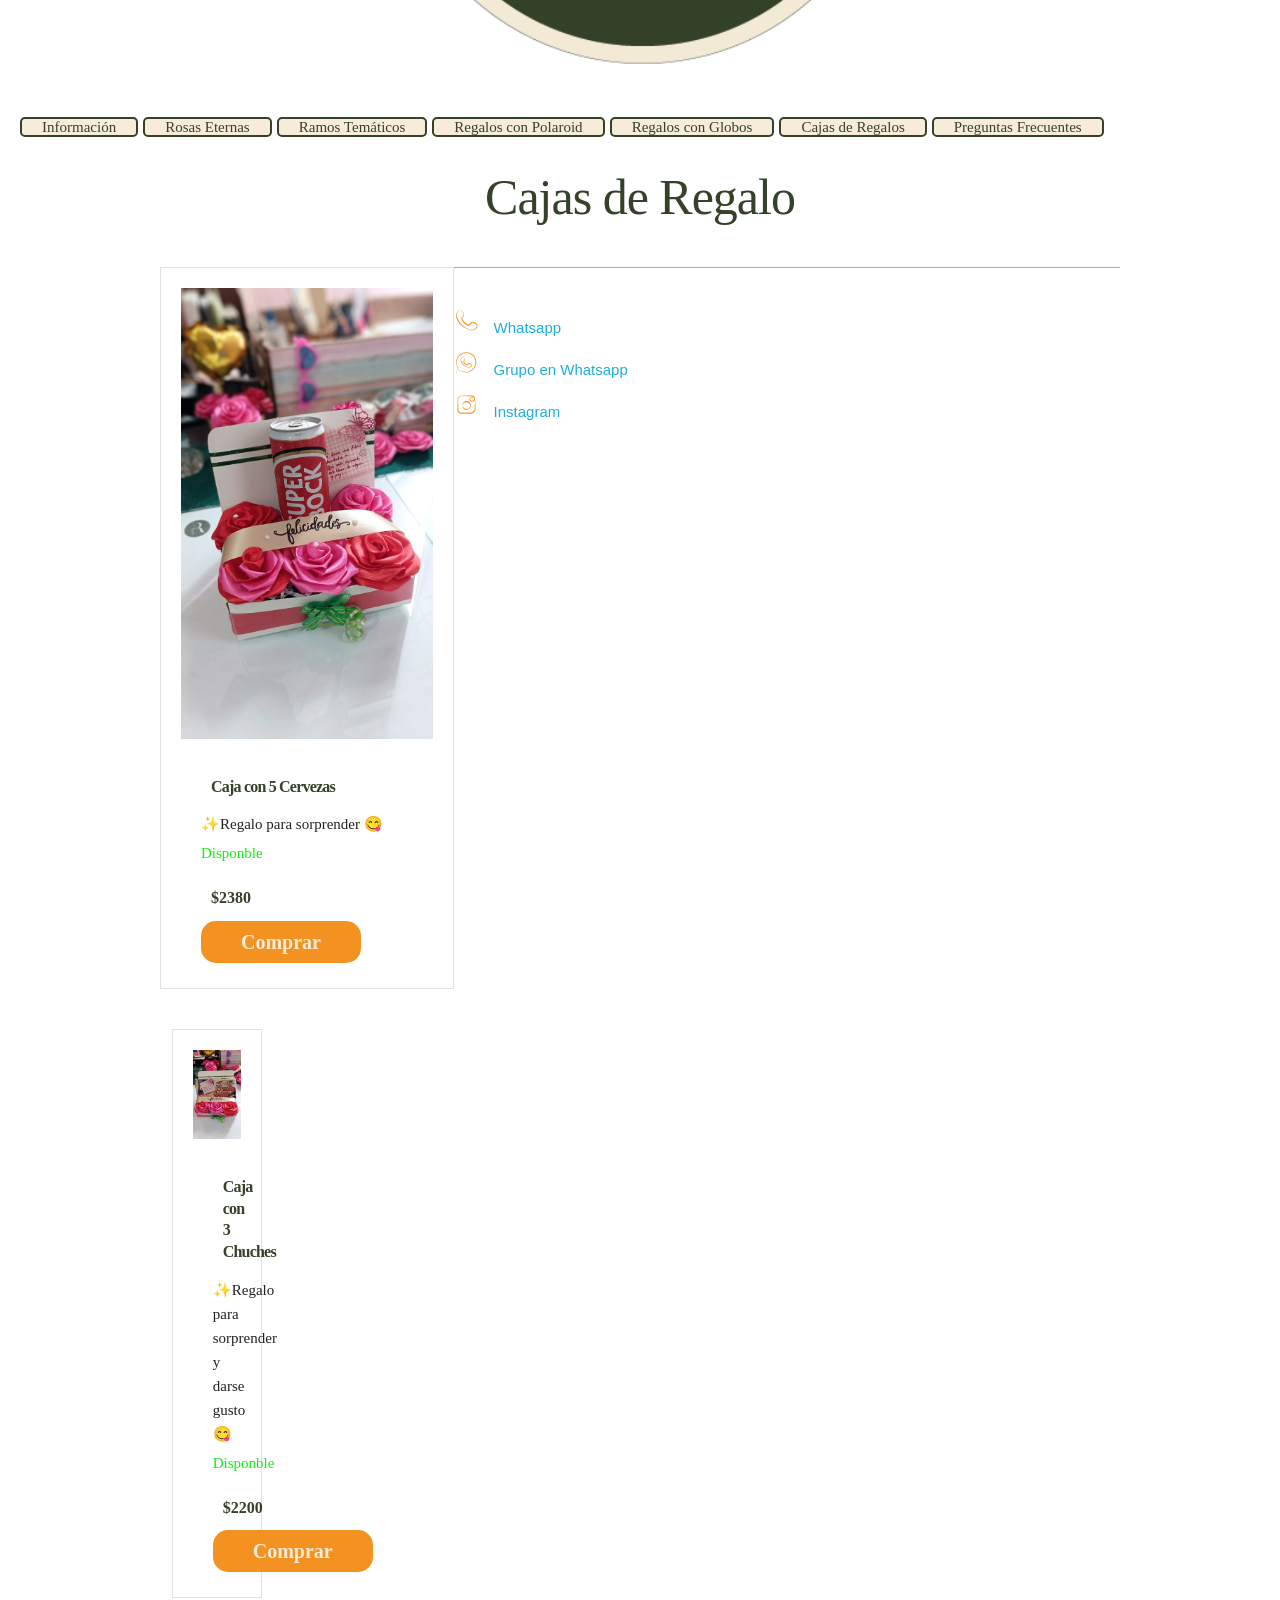
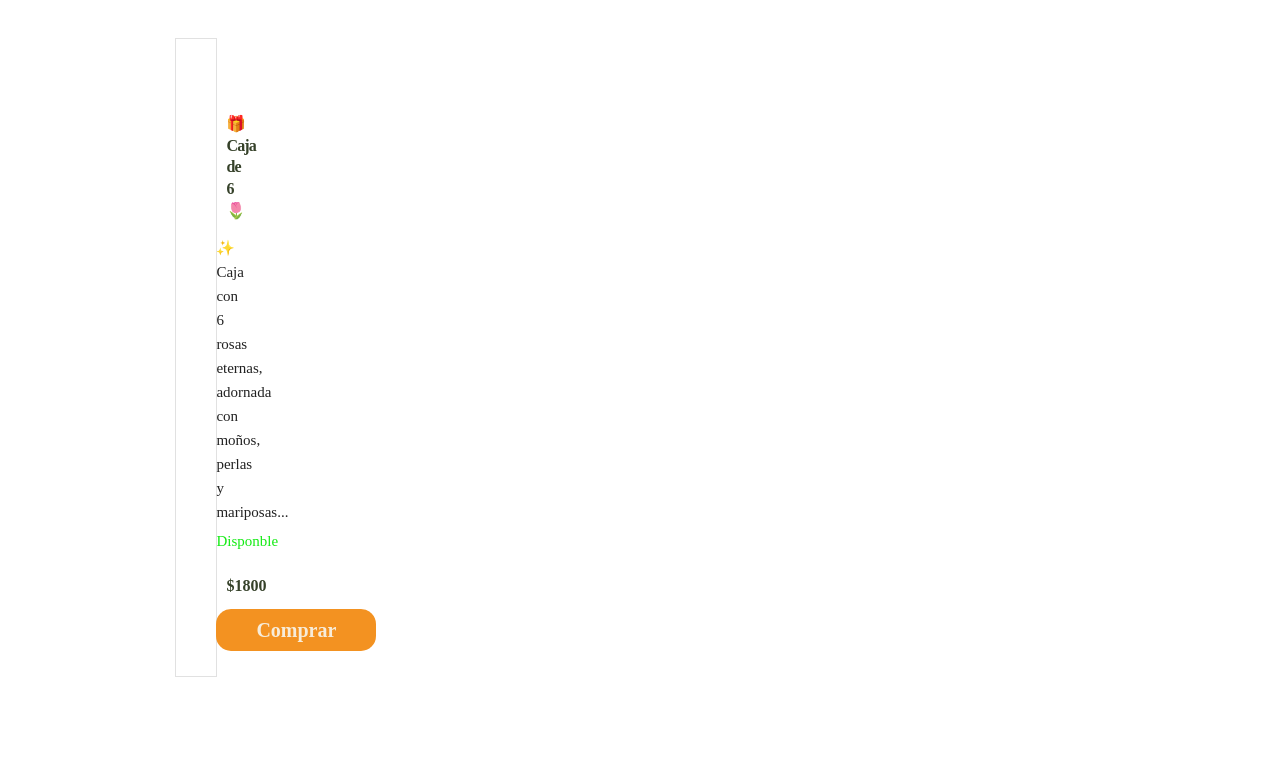
==== commit 1e6df345: "Add files via upload" ====
--- a/cajas_regalo.html
+++ b/cajas_regalo.html
@@ -111,4 +111,4 @@
 
     
 </body>
-</html>
+</html>
--- a/css/custom.css
+++ b/css/custom.css
@@ -218,7 +218,7 @@
 }
 
 .link1{
-    background-color: rgb(247, 236, 217);
+    /* background-color: rgb(247, 236, 217);
     border-radius: 1.2rem;
     color: rgb(53,65 ,41);
     padding: 10px;
@@ -230,13 +230,25 @@
     font-family: Georgia, 'Times New Roman', Times, serif;
     margin: 2px;
     margin-bottom: 0;
-    padding: 3px;
-}
-/* .link1:hover{
-    font-size: 25px;
-    filter: brightness(0.7);
-    transition-delay: 0.1s;
-} */
+    padding: 3px; */
+
+    
+    display: inline-block; /* Permite establecer un tamaño fijo */
+    padding: 2px 20px; /* Espaciado interno ajustado */
+    height: 12.5px; /* Altura fija reducida a un cuarto */
+    line-height: 12.5px; /* Centra el texto verticalmente */
+    background-color: rgb(247, 236, 217); /* Color de fondo */
+    color: rgb(53,65 ,41); /* Color del texto */
+    text-align: center; /* Centra el texto horizontalmente */
+    text-decoration: none; /* Quita el subrayado del enlace */
+    border-radius: 5px; /* Bordes redondeados */
+    transition: background-color 0.3s; /* Efecto de transición al pasar el mouse */
+    margin-right: 5px; /* Espacio a la derecha de cada botón */
+    font-family: 'Times New Roman', Times, serif;
+
+    border: 2.5px solid rgb(53,65 ,41);
+}
+
 /***/
 
 /***/
@@ -253,8 +265,8 @@
 
 .enlace{
     position: absolute; 
-    top: 96px;
-    left: 190px; 
+    top: 80px;
+    left: 158px; 
 
     
     
